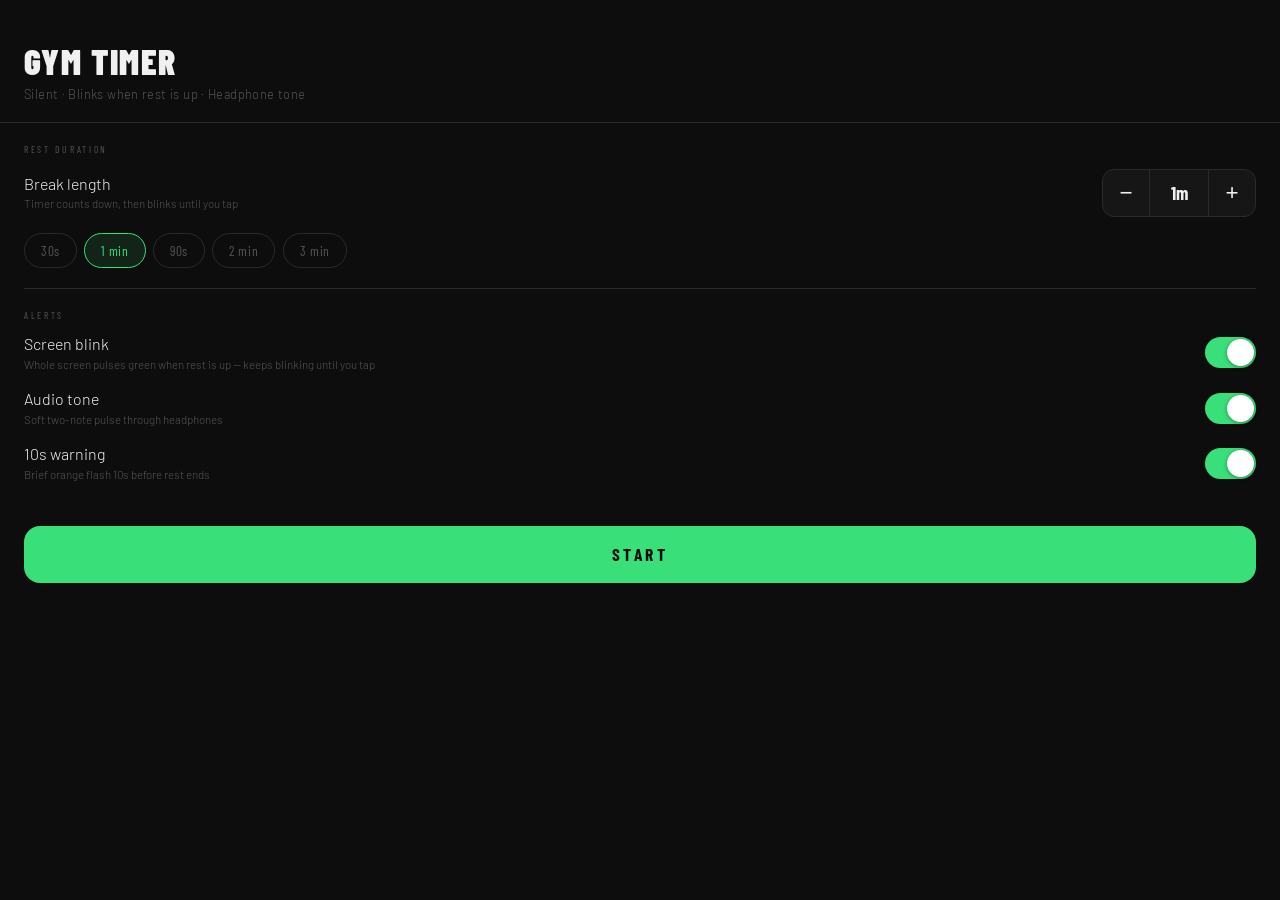
==== index.html @ 4fbf7123 "Rename gym-timer.html to index.html Rename file" ====
<!DOCTYPE html>
<html lang="en">
<head>
<meta charset="UTF-8">
<meta name="viewport" content="width=device-width, initial-scale=1.0, user-scalable=no">
<meta name="apple-mobile-web-app-capable" content="yes">
<meta name="apple-mobile-web-app-status-bar-style" content="black">
<meta name="theme-color" content="#0d0d0d">
<title>Gym Timer</title>
<link href="https://fonts.googleapis.com/css2?family=Barlow+Condensed:wght@300;400;700;900&family=Barlow:wght@300;400&display=swap" rel="stylesheet">
<style>
*, *::before, *::after {
  box-sizing: border-box; margin: 0; padding: 0;
  -webkit-tap-highlight-color: transparent;
}

:root {
  --bg: #0d0d0d;
  --surface: #161616;
  --border: #2a2a2a;
  --text: #f0f0f0;
  --muted: #555;
  --dim: #2a2a2a;
  --green: #39e079;
  --green-dim: rgba(57,224,121,0.1);
  --orange: #ff9500;
  --red: #ff3b30;
}

html, body {
  height: 100%; width: 100%;
  overflow: hidden;
  background: var(--bg);
  color: var(--text);
  font-family: 'Barlow', sans-serif;
  font-weight: 300;
  touch-action: manipulation;
}

/* ── SCREENS ── */
.screen {
  position: fixed;
  inset: 0;
  display: flex;
  flex-direction: column;
  overflow: hidden;
  transition: opacity 0.25s, transform 0.25s;
}

.screen.hidden {
  opacity: 0;
  pointer-events: none;
  transform: translateY(16px);
}

/* ── BLINK OVERLAY ──
   This is the main alert: the whole screen pulses green
   when rest time is up, until user taps.
*/
#blink-overlay {
  position: fixed;
  inset: 0;
  background: var(--green);
  opacity: 0;
  pointer-events: none;
  z-index: 500;
  display: none;
}

#blink-overlay.active {
  display: block;
  animation: screenBlink 1s ease-in-out infinite;
}

@keyframes screenBlink {
  0%, 100% { opacity: 0;    }
  50%       { opacity: 0.35; }
}

/* ── SETTINGS SCREEN ── */
#settings-screen {
  background: var(--bg);
  overflow-y: auto;
  -webkit-overflow-scrolling: touch;
}

.settings-header {
  padding: max(env(safe-area-inset-top,0px), 2.5rem) 1.5rem 1.25rem;
  border-bottom: 1px solid var(--border);
}

.settings-title {
  font-family: 'Barlow Condensed', sans-serif;
  font-size: 2.2rem;
  font-weight: 900;
  letter-spacing: 0.04em;
  text-transform: uppercase;
  color: var(--text);
}

.settings-sub {
  font-size: 0.8rem;
  color: var(--muted);
  margin-top: 0.25rem;
  letter-spacing: 0.03em;
}

.settings-body {
  padding: 0 1.5rem;
  display: flex;
  flex-direction: column;
}

.setting-group {
  border-bottom: 1px solid var(--border);
  padding: 1.25rem 0;
}

.setting-group:last-of-type { border-bottom: none; }

.setting-label {
  font-family: 'Barlow Condensed', sans-serif;
  font-size: 0.6rem;
  font-weight: 400;
  letter-spacing: 0.28em;
  text-transform: uppercase;
  color: var(--muted);
  margin-bottom: 0.85rem;
}

.setting-row {
  display: flex;
  align-items: center;
  justify-content: space-between;
  gap: 1rem;
}

.setting-name {
  font-size: 1rem;
  font-weight: 300;
  color: var(--text);
}

.setting-hint {
  font-size: 0.72rem;
  color: var(--muted);
  margin-top: 0.15rem;
  line-height: 1.4;
}

/* Presets row */
.presets-row {
  display: flex;
  gap: 0.45rem;
  flex-wrap: wrap;
  margin-top: 1rem;
}

.preset-pill {
  padding: 0.5rem 1rem;
  border: 1px solid var(--border);
  border-radius: 99px;
  font-family: 'Barlow Condensed', sans-serif;
  font-size: 0.85rem;
  font-weight: 400;
  letter-spacing: 0.05em;
  color: var(--muted);
  cursor: pointer;
  background: none;
  transition: all 0.15s;
}

.preset-pill.active,
.preset-pill:active {
  background: var(--green-dim);
  border-color: var(--green);
  color: var(--green);
}

/* Stepper */
.stepper {
  display: flex;
  align-items: center;
  background: var(--surface);
  border: 1px solid var(--border);
  border-radius: 12px;
  overflow: hidden;
  flex-shrink: 0;
}

.stepper-btn {
  width: 46px; height: 46px;
  background: none;
  border: none;
  color: var(--text);
  font-size: 1.4rem;
  cursor: pointer;
  display: flex; align-items: center; justify-content: center;
  transition: background 0.12s;
}
.stepper-btn:active { background: var(--border); }

.stepper-val {
  min-width: 60px;
  text-align: center;
  font-family: 'Barlow Condensed', sans-serif;
  font-size: 1.15rem;
  font-weight: 700;
  color: var(--text);
  border-left: 1px solid var(--border);
  border-right: 1px solid var(--border);
  height: 46px;
  display: flex; align-items: center; justify-content: center;
}

/* Toggle */
.toggle-wrap { position: relative; width: 51px; height: 31px; flex-shrink: 0; }
.toggle-input { display: none; }
.toggle-track {
  position: absolute; inset: 0;
  border-radius: 31px;
  background: var(--border);
  cursor: pointer;
  transition: background 0.2s;
}
.toggle-input:checked + .toggle-track { background: var(--green); }
.toggle-thumb {
  position: absolute;
  top: 2px; left: 2px;
  width: 27px; height: 27px;
  border-radius: 50%;
  background: white;
  box-shadow: 0 1px 4px rgba(0,0,0,0.4);
  transition: transform 0.2s;
  pointer-events: none;
}
.toggle-input:checked ~ .toggle-thumb { transform: translateX(20px); }

/* Start button */
.start-btn {
  margin: 1.5rem 0 max(env(safe-area-inset-bottom,0px), 2rem);
  width: 100%;
  padding: 1.1rem;
  background: var(--green);
  border: none;
  border-radius: 16px;
  font-family: 'Barlow Condensed', sans-serif;
  font-size: 1.1rem;
  font-weight: 700;
  letter-spacing: 0.2em;
  text-transform: uppercase;
  color: #0d0d0d;
  cursor: pointer;
  transition: all 0.15s;
}
.start-btn:active { transform: scale(0.98); }

/* ── TIMER SCREEN ── */
#timer-screen {
  background: var(--bg);
}

/* Three rows: dots / tap-area / controls */
.set-counter {
  flex-shrink: 0;
  padding: max(env(safe-area-inset-top,0px), 0.85rem) 1rem 0.6rem;
  text-align: center;
}

.sets-display {
  display: inline-flex;
  gap: 7px;
  align-items: center;
  min-height: 18px;
}

.set-dot {
  width: 8px; height: 8px;
  border-radius: 50%;
  border: 1.5px solid var(--muted);
  transition: all 0.3s;
}
.set-dot.done   { background: var(--green); border-color: var(--green); }
.set-dot.current { border-color: var(--text); }

/* Tap zone — fills remaining space */
.tap-zone {
  flex: 1;
  display: flex;
  flex-direction: column;
  align-items: center;
  justify-content: center;
  cursor: pointer;
  position: relative;
  min-height: 0;
  -webkit-tap-highlight-color: transparent;
  user-select: none;
}

/* Ring */
.ring-wrap {
  position: absolute;
  inset: 12px;
  display: flex;
  align-items: center;
  justify-content: center;
  pointer-events: none;
}

.ring-svg {
  width: min(62vw, 48vh);
  height: min(62vw, 48vh);
  transform: rotate(-90deg);
}

.ring-bg   { fill: none; stroke: var(--dim); stroke-width: 4; }
.ring-fill {
  fill: none;
  stroke: var(--green);
  stroke-width: 4;
  stroke-linecap: round;
  transition: stroke-dashoffset 0.9s linear, stroke 0.4s;
}

/* Digits sit on top */
.timer-content {
  position: relative;
  z-index: 1;
  display: flex;
  flex-direction: column;
  align-items: center;
  gap: 0.3rem;
  pointer-events: none;
}

.timer-phase {
  font-family: 'Barlow Condensed', sans-serif;
  font-size: 0.72rem;
  font-weight: 400;
  letter-spacing: 0.32em;
  text-transform: uppercase;
  color: var(--muted);
  transition: color 0.3s;
}

.timer-digits {
  font-family: 'Barlow Condensed', sans-serif;
  font-size: clamp(4rem, 22vw, 7rem);
  font-weight: 900;
  line-height: 1;
  letter-spacing: -0.02em;
  color: var(--text);
  transition: color 0.3s;
  font-variant-numeric: tabular-nums;
}

/* Play icon state */
#timer-screen.phase-idle .timer-digits {
  font-size: clamp(2.5rem, 14vw, 5rem);
  color: var(--green);
  opacity: 0.85;
}

.timer-sub {
  font-family: 'Barlow Condensed', sans-serif;
  font-size: 0.72rem;
  letter-spacing: 0.18em;
  color: var(--muted);
  text-transform: uppercase;
  min-height: 1rem;
}

/* Bottom controls */
.timer-bottom {
  flex-shrink: 0;
  padding: 0.6rem 1rem max(env(safe-area-inset-bottom,0px), 1rem);
  display: flex;
  flex-direction: column;
  gap: 0.4rem;
  border-top: 1px solid var(--border);
  background: var(--bg);
}

.timer-hint {
  text-align: center;
  font-size: 0.68rem;
  color: var(--muted);
  letter-spacing: 0.08em;
}

.bottom-controls {
  display: flex;
  gap: 0.6rem;
}

.ctrl-btn {
  flex: 1;
  padding: 0.7rem;
  background: var(--surface);
  border: 1px solid var(--border);
  border-radius: 12px;
  font-family: 'Barlow Condensed', sans-serif;
  font-size: 0.72rem;
  font-weight: 400;
  letter-spacing: 0.12em;
  text-transform: uppercase;
  cursor: pointer;
  color: var(--muted);
  transition: all 0.15s;
}
.ctrl-btn:active { background: #222; }
.ctrl-btn.danger { color: var(--red); border-color: rgba(255,59,48,0.2); }

/* Color states */
.phase-rest   .timer-digits { color: var(--orange); }
.phase-rest   .ring-fill    { stroke: var(--orange); }
.phase-rest   .timer-phase  { color: var(--orange); }

.phase-alert  .timer-digits { color: var(--green); }
.phase-alert  .ring-fill    { stroke: var(--green); }
.phase-alert  .timer-phase  { color: var(--green); }

/* Urgent pulse on last 5s */
@keyframes urgentPulse {
  0%,100% { opacity: 1; }
  50%      { opacity: 0.3; }
}
.urgent { animation: urgentPulse 0.75s ease-in-out infinite; }
</style>
</head>
<body>

<!-- BLINK OVERLAY — pulses green when rest done -->
<div id="blink-overlay"></div>

<!-- ── SETTINGS ── -->
<div class="screen" id="settings-screen">

  <div class="settings-header">
    <div class="settings-title">Gym Timer</div>
    <div class="settings-sub">Silent · Blinks when rest is up · Headphone tone</div>
  </div>

  <div class="settings-body">

    <!-- REST -->
    <div class="setting-group">
      <div class="setting-label">Rest Duration</div>
      <div class="setting-row">
        <div>
          <div class="setting-name">Break length</div>
          <div class="setting-hint">Timer counts down, then blinks until you tap</div>
        </div>
        <div class="stepper">
          <button class="stepper-btn" onclick="adjustRest(-15)">−</button>
          <div class="stepper-val" id="rest-display">60s</div>
          <button class="stepper-btn" onclick="adjustRest(+15)">+</button>
        </div>
      </div>
      <div class="presets-row" id="rest-presets">
        <button class="preset-pill" onclick="setRest(30)">30s</button>
        <button class="preset-pill active" onclick="setRest(60)">1 min</button>
        <button class="preset-pill" onclick="setRest(90)">90s</button>
        <button class="preset-pill" onclick="setRest(120)">2 min</button>
        <button class="preset-pill" onclick="setRest(180)">3 min</button>
      </div>
    </div>

    <!-- ALERTS -->
    <div class="setting-group">
      <div class="setting-label">Alerts</div>

      <div class="setting-row" style="margin-bottom:1.1rem">
        <div>
          <div class="setting-name">Screen blink</div>
          <div class="setting-hint">Whole screen pulses green when rest is up — keeps blinking until you tap</div>
        </div>
        <div class="toggle-wrap">
          <input type="checkbox" id="toggle-blink" class="toggle-input" checked>
          <div class="toggle-track" onclick="document.getElementById('toggle-blink').click()"></div>
          <div class="toggle-thumb"></div>
        </div>
      </div>

      <div class="setting-row" style="margin-bottom:1.1rem">
        <div>
          <div class="setting-name">Audio tone</div>
          <div class="setting-hint">Soft two-note pulse through headphones</div>
        </div>
        <div class="toggle-wrap">
          <input type="checkbox" id="toggle-audio" class="toggle-input" checked>
          <div class="toggle-track" onclick="document.getElementById('toggle-audio').click()"></div>
          <div class="toggle-thumb"></div>
        </div>
      </div>

      <div class="setting-row">
        <div>
          <div class="setting-name">10s warning</div>
          <div class="setting-hint">Brief orange flash 10s before rest ends</div>
        </div>
        <div class="toggle-wrap">
          <input type="checkbox" id="toggle-warning" class="toggle-input" checked>
          <div class="toggle-track" onclick="document.getElementById('toggle-warning').click()"></div>
          <div class="toggle-thumb"></div>
        </div>
      </div>
    </div>

  </div>

  <div style="padding: 0 1.5rem">
    <button class="start-btn" onclick="startSession()">START</button>
  </div>
</div>

<!-- ── TIMER ── -->
<div class="screen hidden" id="timer-screen">

  <!-- Set dots -->
  <div class="set-counter">
    <div class="sets-display" id="sets-dots"></div>
  </div>

  <!-- Tap area: ring + digits -->
  <div class="tap-zone" id="tap-zone" onclick="handleTap()">
    <div class="ring-wrap">
      <svg class="ring-svg" viewBox="0 0 200 200">
        <circle class="ring-bg"   cx="100" cy="100" r="90"/>
        <circle class="ring-fill" cx="100" cy="100" r="90"
          id="ring-fill"
          stroke-dasharray="565.5"
          stroke-dashoffset="565.5"/>
      </svg>
    </div>
    <div class="timer-content">
      <div class="timer-phase" id="timer-phase">START</div>
      <div class="timer-digits" id="timer-digits">&#9654;</div>
      <div class="timer-sub" id="timer-sub"></div>
    </div>
  </div>

  <!-- Controls (outside tap zone) -->
  <div class="timer-bottom">
    <div class="timer-hint" id="timer-hint">Tap to start resting</div>
    <div class="bottom-controls">
      <button class="ctrl-btn" onclick="goSettings()">⚙ Settings</button>
      <button class="ctrl-btn danger" onclick="resetAll()">↺ Reset</button>
    </div>
  </div>

</div>

<script>
// ── STATE ────────────────────────────────────────────────────────────────
let restDuration = 60; // seconds

let phase      = 'idle';   // idle | rest | alert
let timeLeft   = 0;
let totalTime  = 0;
let setsDone   = 0;
let ticker     = null;
let warnFired  = false;
let blinkInterval = null;
let audioCtx   = null;

// ── AUDIO ────────────────────────────────────────────────────────────────
function ctx() {
  if (!audioCtx) audioCtx = new (window.AudioContext || window.webkitAudioContext)();
  return audioCtx;
}

function playTone(type) {
  if (!document.getElementById('toggle-audio').checked) return;
  try {
    const c = ctx();
    if (c.state === 'suspended') c.resume();

    const freqs = type === 'go'      ? [440, 660]
                : type === 'warning' ? [330]
                : [660, 550, 440]; // done

    freqs.forEach((freq, i) => {
      const osc  = c.createOscillator();
      const gain = c.createGain();
      osc.connect(gain); gain.connect(c.destination);
      osc.type = 'sine';
      osc.frequency.value = freq;
      const t = c.currentTime + i * 0.22;
      gain.gain.setValueAtTime(0, t);
      gain.gain.linearRampToValueAtTime(0.15, t + 0.03);
      gain.gain.exponentialRampToValueAtTime(0.001, t + 0.4);
      osc.start(t); osc.stop(t + 0.45);
    });
  } catch(e) {}
}

// ── BLINK ────────────────────────────────────────────────────────────────
function startBlink() {
  if (!document.getElementById('toggle-blink').checked) return;
  const el = document.getElementById('blink-overlay');
  el.classList.add('active');
}

function stopBlink() {
  const el = document.getElementById('blink-overlay');
  el.classList.remove('active');
}

// Single flash (for warning)
function flashOnce(color) {
  const el = document.getElementById('blink-overlay');
  const prev = el.style.background;
  el.style.background = color || '#ffffff';
  el.style.animation = 'none';
  el.style.display = 'block';
  el.style.opacity = '0.3';
  setTimeout(() => {
    el.style.opacity = '0';
    setTimeout(() => {
      el.style.display = '';
      el.style.animation = '';
      el.style.background = '';
    }, 300);
  }, 200);
}

// ── SETTINGS ─────────────────────────────────────────────────────────────
function adjustRest(delta) {
  restDuration = Math.max(15, Math.min(600, restDuration + delta));
  updateRestUI();
}

function setRest(s) {
  restDuration = s;
  updateRestUI();
}

function updateRestUI() {
  document.getElementById('rest-display').textContent = fmtSec(restDuration);
  const vals = { 30:true, 60:true, 90:true, 120:true, 180:true };
  document.querySelectorAll('#rest-presets .preset-pill').forEach(p => {
    const v = parseInt(p.textContent) || (p.textContent.includes('min') ? parseInt(p.textContent)*60 : 0);
    // map text to seconds
    const map = {'30s':30,'1 min':60,'90s':90,'2 min':120,'3 min':180};
    p.classList.toggle('active', map[p.textContent.trim()] === restDuration);
  });
}

// ── SESSION ───────────────────────────────────────────────────────────────
function startSession() {
  try { ctx(); } catch(e) {}
  setsDone = 0;
  phase = 'idle';
  stopBlink();
  clearInterval(ticker);

  document.getElementById('settings-screen').classList.add('hidden');
  document.getElementById('timer-screen').classList.remove('hidden');
  document.getElementById('timer-screen').className = 'screen';

  renderDots();
  showIdle();
}

function handleTap() {
  // Unlock audio on first tap
  try { const c = ctx(); if (c.state === 'suspended') c.resume(); } catch(e) {}

  if (phase === 'idle') {
    // Start rest timer
    startRest();
  } else if (phase === 'rest') {
    // Skip rest — go straight to alert/idle
    endRest();
  } else if (phase === 'alert') {
    // Acknowledge — mark set done, go straight back to ready
    stopBlink();
    setsDone++;
    phase = 'idle';
    renderDots();
    // Reset to ready state immediately, no "DONE" screen
    clearInterval(ticker);
    document.getElementById('timer-screen').className = 'screen phase-idle';
    document.getElementById('timer-phase').textContent = 'START';
    document.getElementById('timer-digits').innerHTML = '&#9654;';
    document.getElementById('timer-sub').textContent = '';
    document.getElementById('timer-hint').textContent = 'Tap to start rest timer';
    document.getElementById('timer-digits').classList.remove('urgent');
    setRingPct(0);
  }
}

function startRest() {
  clearInterval(ticker);
  phase     = 'rest';
  timeLeft  = restDuration;
  totalTime = restDuration;
  warnFired = false;

  document.getElementById('timer-screen').className = 'screen phase-rest';
  document.getElementById('timer-phase').textContent = 'REST';
  document.getElementById('timer-hint').textContent  = 'Tap to skip rest';
  document.getElementById('timer-digits').classList.remove('urgent');

  const startAt = Date.now();
  const startLeft = timeLeft;

  ticker = setInterval(() => {
    const elapsed = (Date.now() - startAt) / 1000;
    timeLeft = Math.max(0, startLeft - elapsed);

    // 10s warning
    if (timeLeft <= 10 && !warnFired) {
      warnFired = true;
      if (document.getElementById('toggle-warning').checked) {
        flashOnce('#ff9500');
        playTone('warning');
      }
    }

    // Urgent pulse last 5s
    document.getElementById('timer-digits').classList.toggle('urgent', timeLeft <= 5);

    updateRingAndDigits();

    if (timeLeft <= 0) {
      clearInterval(ticker);
      endRest();
    }
  }, 80);
}

function endRest() {
  clearInterval(ticker);
  phase = 'alert';
  timeLeft = 0;

  document.getElementById('timer-screen').className = 'screen phase-alert';
  document.getElementById('timer-digits').classList.remove('urgent');
  document.getElementById('timer-phase').textContent = 'GO';
  document.getElementById('timer-digits').textContent = 'GO';
  document.getElementById('timer-sub').textContent    = 'Tap to confirm';
  document.getElementById('timer-hint').textContent   = 'Tap when you start your set';
  setRingPct(0); // empty ring

  // Alerts
  startBlink();
  playTone('go');
}

function showIdle() {
  clearInterval(ticker);
  stopBlink();
  document.getElementById('timer-screen').className = 'screen phase-idle';
  document.getElementById('timer-phase').textContent = 'START';
  document.getElementById('timer-digits').innerHTML = '&#9654;';
  document.getElementById('timer-sub').textContent = '';
  document.getElementById('timer-hint').textContent = 'Tap to start rest timer';
  document.getElementById('timer-digits').classList.remove('urgent');
  setRingPct(0);
}

function updateRingAndDigits() {
  const pct = totalTime > 0 ? timeLeft / totalTime : 0;
  setRingPct(pct);
  document.getElementById('timer-digits').textContent = fmt(timeLeft);
  document.getElementById('timer-sub').textContent = `of ${fmtSec(restDuration)}`;
}

function setRingPct(pct) {
  const circ = 565.5;
  // ring fills as time decreases (starts full, drains to empty)
  document.getElementById('ring-fill').style.strokeDashoffset =
    circ * (1 - Math.max(0, Math.min(1, pct)));
}

// Set dots — just counts, no cap
function renderDots() {
  const el = document.getElementById('sets-dots');
  if (setsDone === 0) { el.innerHTML = ''; return; }
  const max = Math.min(setsDone, 12);
  let html = '';
  for (let i = 0; i < max; i++) html += '<div class="set-dot done"></div>';
  if (setsDone > 12) html += `<span style="font-family:'Barlow Condensed',sans-serif;font-size:0.7rem;letter-spacing:0.1em;color:var(--muted);margin-left:4px">+${setsDone-12}</span>`;
  el.innerHTML = html;
}

function goSettings() {
  clearInterval(ticker);
  stopBlink();
  phase = 'idle';
  document.getElementById('timer-screen').classList.add('hidden');
  document.getElementById('settings-screen').classList.remove('hidden');
}

function resetAll() {
  clearInterval(ticker);
  stopBlink();
  setsDone = 0;
  phase = 'idle';
  renderDots();
  showIdle();
}

// ── FORMAT ────────────────────────────────────────────────────────────────
function fmt(secs) {
  const s = Math.ceil(secs);
  const m = Math.floor(s / 60);
  const r = s % 60;
  return m > 0 ? `${m}:${r.toString().padStart(2,'0')}` : `${s}`;
}

function fmtSec(s) {
  if (s < 60) return s + 's';
  const m = Math.floor(s/60), r = s%60;
  return r ? `${m}m ${r}s` : `${m}m`;
}

// ── INIT ──────────────────────────────────────────────────────────────────
updateRestUI();

// Wake lock — keep screen on
(async () => {
  try {
    if ('wakeLock' in navigator) {
      let wl = await navigator.wakeLock.request('screen');
      document.addEventListener('visibilitychange', async () => {
        if (document.visibilityState === 'visible') wl = await navigator.wakeLock.request('screen');
      });
    }
  } catch(e) {}
})();
</script>
</body>
</html>
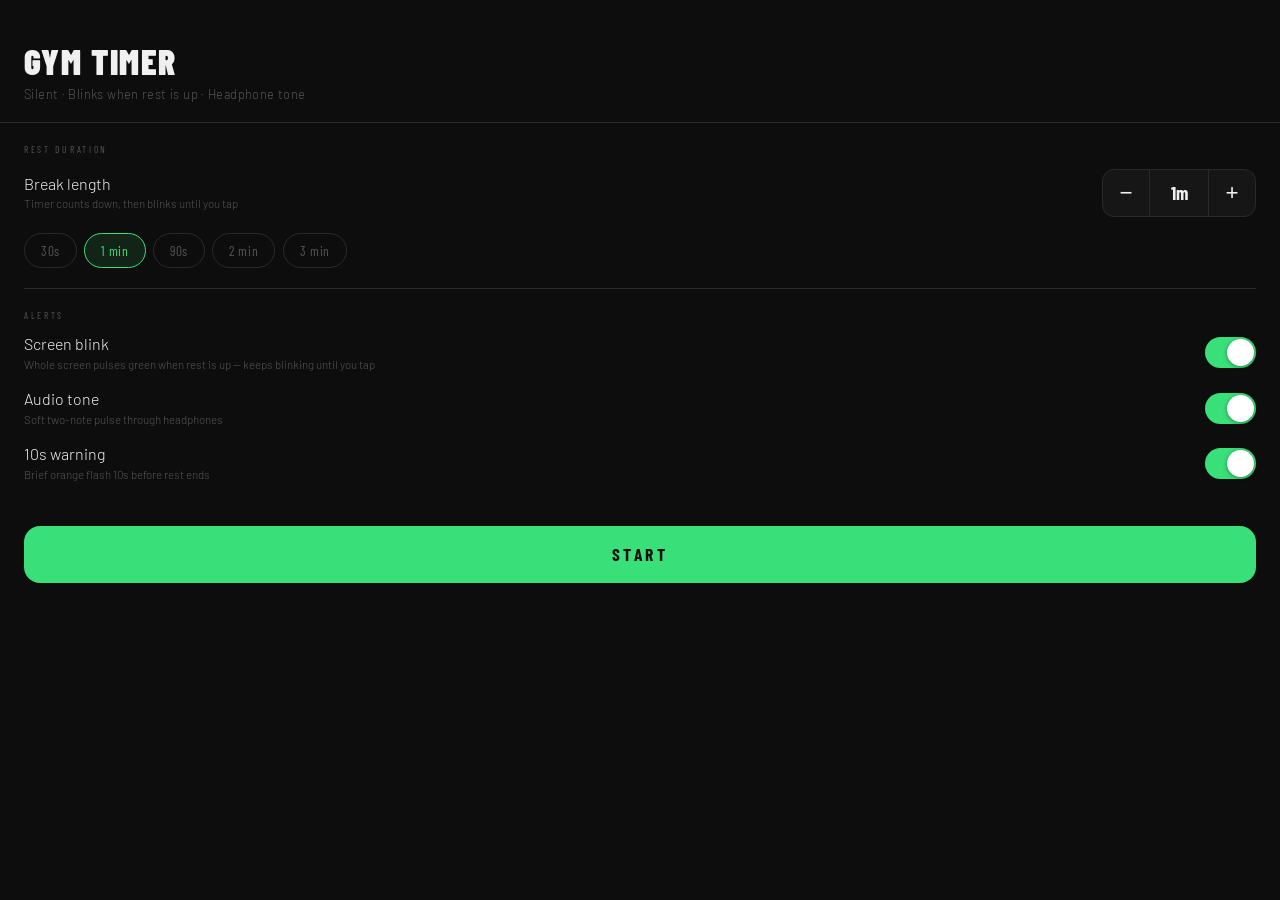
==== commit f948d973: "refactor: Extracted js and css code" ====
--- a/index.html
+++ b/index.html
@@ -1,436 +1,18 @@
 <!DOCTYPE html>
 <html lang="en">
 <head>
-<meta charset="UTF-8">
-<meta name="viewport" content="width=device-width, initial-scale=1.0, user-scalable=no">
-<meta name="apple-mobile-web-app-capable" content="yes">
-<meta name="apple-mobile-web-app-status-bar-style" content="black">
-<meta name="theme-color" content="#0d0d0d">
-<title>Gym Timer</title>
-<link href="https://fonts.googleapis.com/css2?family=Barlow+Condensed:wght@300;400;700;900&family=Barlow:wght@300;400&display=swap" rel="stylesheet">
-<style>
-*, *::before, *::after {
-  box-sizing: border-box; margin: 0; padding: 0;
-  -webkit-tap-highlight-color: transparent;
-}
-
-:root {
-  --bg: #0d0d0d;
-  --surface: #161616;
-  --border: #2a2a2a;
-  --text: #f0f0f0;
-  --muted: #555;
-  --dim: #2a2a2a;
-  --green: #39e079;
-  --green-dim: rgba(57,224,121,0.1);
-  --orange: #ff9500;
-  --red: #ff3b30;
-}
-
-html, body {
-  height: 100%; width: 100%;
-  overflow: hidden;
-  background: var(--bg);
-  color: var(--text);
-  font-family: 'Barlow', sans-serif;
-  font-weight: 300;
-  touch-action: manipulation;
-}
-
-/* ── SCREENS ── */
-.screen {
-  position: fixed;
-  inset: 0;
-  display: flex;
-  flex-direction: column;
-  overflow: hidden;
-  transition: opacity 0.25s, transform 0.25s;
-}
-
-.screen.hidden {
-  opacity: 0;
-  pointer-events: none;
-  transform: translateY(16px);
-}
-
-/* ── BLINK OVERLAY ──
-   This is the main alert: the whole screen pulses green
-   when rest time is up, until user taps.
-*/
-#blink-overlay {
-  position: fixed;
-  inset: 0;
-  background: var(--green);
-  opacity: 0;
-  pointer-events: none;
-  z-index: 500;
-  display: none;
-}
-
-#blink-overlay.active {
-  display: block;
-  animation: screenBlink 1s ease-in-out infinite;
-}
-
-@keyframes screenBlink {
-  0%, 100% { opacity: 0;    }
-  50%       { opacity: 0.35; }
-}
-
-/* ── SETTINGS SCREEN ── */
-#settings-screen {
-  background: var(--bg);
-  overflow-y: auto;
-  -webkit-overflow-scrolling: touch;
-}
-
-.settings-header {
-  padding: max(env(safe-area-inset-top,0px), 2.5rem) 1.5rem 1.25rem;
-  border-bottom: 1px solid var(--border);
-}
-
-.settings-title {
-  font-family: 'Barlow Condensed', sans-serif;
-  font-size: 2.2rem;
-  font-weight: 900;
-  letter-spacing: 0.04em;
-  text-transform: uppercase;
-  color: var(--text);
-}
-
-.settings-sub {
-  font-size: 0.8rem;
-  color: var(--muted);
-  margin-top: 0.25rem;
-  letter-spacing: 0.03em;
-}
-
-.settings-body {
-  padding: 0 1.5rem;
-  display: flex;
-  flex-direction: column;
-}
-
-.setting-group {
-  border-bottom: 1px solid var(--border);
-  padding: 1.25rem 0;
-}
-
-.setting-group:last-of-type { border-bottom: none; }
-
-.setting-label {
-  font-family: 'Barlow Condensed', sans-serif;
-  font-size: 0.6rem;
-  font-weight: 400;
-  letter-spacing: 0.28em;
-  text-transform: uppercase;
-  color: var(--muted);
-  margin-bottom: 0.85rem;
-}
-
-.setting-row {
-  display: flex;
-  align-items: center;
-  justify-content: space-between;
-  gap: 1rem;
-}
-
-.setting-name {
-  font-size: 1rem;
-  font-weight: 300;
-  color: var(--text);
-}
-
-.setting-hint {
-  font-size: 0.72rem;
-  color: var(--muted);
-  margin-top: 0.15rem;
-  line-height: 1.4;
-}
-
-/* Presets row */
-.presets-row {
-  display: flex;
-  gap: 0.45rem;
-  flex-wrap: wrap;
-  margin-top: 1rem;
-}
-
-.preset-pill {
-  padding: 0.5rem 1rem;
-  border: 1px solid var(--border);
-  border-radius: 99px;
-  font-family: 'Barlow Condensed', sans-serif;
-  font-size: 0.85rem;
-  font-weight: 400;
-  letter-spacing: 0.05em;
-  color: var(--muted);
-  cursor: pointer;
-  background: none;
-  transition: all 0.15s;
-}
-
-.preset-pill.active,
-.preset-pill:active {
-  background: var(--green-dim);
-  border-color: var(--green);
-  color: var(--green);
-}
-
-/* Stepper */
-.stepper {
-  display: flex;
-  align-items: center;
-  background: var(--surface);
-  border: 1px solid var(--border);
-  border-radius: 12px;
-  overflow: hidden;
-  flex-shrink: 0;
-}
-
-.stepper-btn {
-  width: 46px; height: 46px;
-  background: none;
-  border: none;
-  color: var(--text);
-  font-size: 1.4rem;
-  cursor: pointer;
-  display: flex; align-items: center; justify-content: center;
-  transition: background 0.12s;
-}
-.stepper-btn:active { background: var(--border); }
-
-.stepper-val {
-  min-width: 60px;
-  text-align: center;
-  font-family: 'Barlow Condensed', sans-serif;
-  font-size: 1.15rem;
-  font-weight: 700;
-  color: var(--text);
-  border-left: 1px solid var(--border);
-  border-right: 1px solid var(--border);
-  height: 46px;
-  display: flex; align-items: center; justify-content: center;
-}
-
-/* Toggle */
-.toggle-wrap { position: relative; width: 51px; height: 31px; flex-shrink: 0; }
-.toggle-input { display: none; }
-.toggle-track {
-  position: absolute; inset: 0;
-  border-radius: 31px;
-  background: var(--border);
-  cursor: pointer;
-  transition: background 0.2s;
-}
-.toggle-input:checked + .toggle-track { background: var(--green); }
-.toggle-thumb {
-  position: absolute;
-  top: 2px; left: 2px;
-  width: 27px; height: 27px;
-  border-radius: 50%;
-  background: white;
-  box-shadow: 0 1px 4px rgba(0,0,0,0.4);
-  transition: transform 0.2s;
-  pointer-events: none;
-}
-.toggle-input:checked ~ .toggle-thumb { transform: translateX(20px); }
-
-/* Start button */
-.start-btn {
-  margin: 1.5rem 0 max(env(safe-area-inset-bottom,0px), 2rem);
-  width: 100%;
-  padding: 1.1rem;
-  background: var(--green);
-  border: none;
-  border-radius: 16px;
-  font-family: 'Barlow Condensed', sans-serif;
-  font-size: 1.1rem;
-  font-weight: 700;
-  letter-spacing: 0.2em;
-  text-transform: uppercase;
-  color: #0d0d0d;
-  cursor: pointer;
-  transition: all 0.15s;
-}
-.start-btn:active { transform: scale(0.98); }
-
-/* ── TIMER SCREEN ── */
-#timer-screen {
-  background: var(--bg);
-}
-
-/* Three rows: dots / tap-area / controls */
-.set-counter {
-  flex-shrink: 0;
-  padding: max(env(safe-area-inset-top,0px), 0.85rem) 1rem 0.6rem;
-  text-align: center;
-}
-
-.sets-display {
-  display: inline-flex;
-  gap: 7px;
-  align-items: center;
-  min-height: 18px;
-}
-
-.set-dot {
-  width: 8px; height: 8px;
-  border-radius: 50%;
-  border: 1.5px solid var(--muted);
-  transition: all 0.3s;
-}
-.set-dot.done   { background: var(--green); border-color: var(--green); }
-.set-dot.current { border-color: var(--text); }
-
-/* Tap zone — fills remaining space */
-.tap-zone {
-  flex: 1;
-  display: flex;
-  flex-direction: column;
-  align-items: center;
-  justify-content: center;
-  cursor: pointer;
-  position: relative;
-  min-height: 0;
-  -webkit-tap-highlight-color: transparent;
-  user-select: none;
-}
-
-/* Ring */
-.ring-wrap {
-  position: absolute;
-  inset: 12px;
-  display: flex;
-  align-items: center;
-  justify-content: center;
-  pointer-events: none;
-}
-
-.ring-svg {
-  width: min(62vw, 48vh);
-  height: min(62vw, 48vh);
-  transform: rotate(-90deg);
-}
-
-.ring-bg   { fill: none; stroke: var(--dim); stroke-width: 4; }
-.ring-fill {
-  fill: none;
-  stroke: var(--green);
-  stroke-width: 4;
-  stroke-linecap: round;
-  transition: stroke-dashoffset 0.9s linear, stroke 0.4s;
-}
-
-/* Digits sit on top */
-.timer-content {
-  position: relative;
-  z-index: 1;
-  display: flex;
-  flex-direction: column;
-  align-items: center;
-  gap: 0.3rem;
-  pointer-events: none;
-}
-
-.timer-phase {
-  font-family: 'Barlow Condensed', sans-serif;
-  font-size: 0.72rem;
-  font-weight: 400;
-  letter-spacing: 0.32em;
-  text-transform: uppercase;
-  color: var(--muted);
-  transition: color 0.3s;
-}
-
-.timer-digits {
-  font-family: 'Barlow Condensed', sans-serif;
-  font-size: clamp(4rem, 22vw, 7rem);
-  font-weight: 900;
-  line-height: 1;
-  letter-spacing: -0.02em;
-  color: var(--text);
-  transition: color 0.3s;
-  font-variant-numeric: tabular-nums;
-}
-
-/* Play icon state */
-#timer-screen.phase-idle .timer-digits {
-  font-size: clamp(2.5rem, 14vw, 5rem);
-  color: var(--green);
-  opacity: 0.85;
-}
-
-.timer-sub {
-  font-family: 'Barlow Condensed', sans-serif;
-  font-size: 0.72rem;
-  letter-spacing: 0.18em;
-  color: var(--muted);
-  text-transform: uppercase;
-  min-height: 1rem;
-}
-
-/* Bottom controls */
-.timer-bottom {
-  flex-shrink: 0;
-  padding: 0.6rem 1rem max(env(safe-area-inset-bottom,0px), 1rem);
-  display: flex;
-  flex-direction: column;
-  gap: 0.4rem;
-  border-top: 1px solid var(--border);
-  background: var(--bg);
-}
-
-.timer-hint {
-  text-align: center;
-  font-size: 0.68rem;
-  color: var(--muted);
-  letter-spacing: 0.08em;
-}
-
-.bottom-controls {
-  display: flex;
-  gap: 0.6rem;
-}
-
-.ctrl-btn {
-  flex: 1;
-  padding: 0.7rem;
-  background: var(--surface);
-  border: 1px solid var(--border);
-  border-radius: 12px;
-  font-family: 'Barlow Condensed', sans-serif;
-  font-size: 0.72rem;
-  font-weight: 400;
-  letter-spacing: 0.12em;
-  text-transform: uppercase;
-  cursor: pointer;
-  color: var(--muted);
-  transition: all 0.15s;
-}
-.ctrl-btn:active { background: #222; }
-.ctrl-btn.danger { color: var(--red); border-color: rgba(255,59,48,0.2); }
-
-/* Color states */
-.phase-rest   .timer-digits { color: var(--orange); }
-.phase-rest   .ring-fill    { stroke: var(--orange); }
-.phase-rest   .timer-phase  { color: var(--orange); }
-
-.phase-alert  .timer-digits { color: var(--green); }
-.phase-alert  .ring-fill    { stroke: var(--green); }
-.phase-alert  .timer-phase  { color: var(--green); }
-
-/* Urgent pulse on last 5s */
-@keyframes urgentPulse {
-  0%,100% { opacity: 1; }
-  50%      { opacity: 0.3; }
-}
-.urgent { animation: urgentPulse 0.75s ease-in-out infinite; }
-</style>
+  <meta charset="UTF-8">
+  <meta name="viewport" content="width=device-width, initial-scale=1.0, user-scalable=no">
+  <meta name="apple-mobile-web-app-capable" content="yes">
+  <meta name="apple-mobile-web-app-status-bar-style" content="black">
+  <meta name="theme-color" content="#0d0d0d">
+  <title>Gym Timer</title>
+  <link href="https://fonts.googleapis.com/css2?family=Barlow+Condensed:wght@300;400;700;900&family=Barlow:wght@300;400&display=swap" rel="stylesheet">
+  <link rel="stylesheet" href="style.css">
 </head>
 <body>
 
-<!-- BLINK OVERLAY — pulses green when rest done -->
+<!-- BLINK OVERLAY — pulses green when rest is done -->
 <div id="blink-overlay"></div>
 
 <!-- ── SETTINGS ── -->
@@ -443,7 +25,7 @@
 
   <div class="settings-body">
 
-    <!-- REST -->
+    <!-- REST DURATION -->
     <div class="setting-group">
       <div class="setting-label">Rest Duration</div>
       <div class="setting-row">
@@ -470,7 +52,7 @@
     <div class="setting-group">
       <div class="setting-label">Alerts</div>
 
-      <div class="setting-row" style="margin-bottom:1.1rem">
+      <div class="setting-row setting-row-spaced">
         <div>
           <div class="setting-name">Screen blink</div>
           <div class="setting-hint">Whole screen pulses green when rest is up — keeps blinking until you tap</div>
@@ -482,7 +64,7 @@
         </div>
       </div>
 
-      <div class="setting-row" style="margin-bottom:1.1rem">
+      <div class="setting-row setting-row-spaced">
         <div>
           <div class="setting-name">Audio tone</div>
           <div class="setting-hint">Soft two-note pulse through headphones</div>
@@ -509,9 +91,10 @@
 
   </div>
 
-  <div style="padding: 0 1.5rem">
+  <div class="start-btn-wrap">
     <button class="start-btn" onclick="startSession()">START</button>
   </div>
+
 </div>
 
 <!-- ── TIMER ── -->
@@ -551,286 +134,6 @@
 
 </div>
 
-<script>
-// ── STATE ────────────────────────────────────────────────────────────────
-let restDuration = 60; // seconds
-
-let phase      = 'idle';   // idle | rest | alert
-let timeLeft   = 0;
-let totalTime  = 0;
-let setsDone   = 0;
-let ticker     = null;
-let warnFired  = false;
-let blinkInterval = null;
-let audioCtx   = null;
-
-// ── AUDIO ────────────────────────────────────────────────────────────────
-function ctx() {
-  if (!audioCtx) audioCtx = new (window.AudioContext || window.webkitAudioContext)();
-  return audioCtx;
-}
-
-function playTone(type) {
-  if (!document.getElementById('toggle-audio').checked) return;
-  try {
-    const c = ctx();
-    if (c.state === 'suspended') c.resume();
-
-    const freqs = type === 'go'      ? [440, 660]
-                : type === 'warning' ? [330]
-                : [660, 550, 440]; // done
-
-    freqs.forEach((freq, i) => {
-      const osc  = c.createOscillator();
-      const gain = c.createGain();
-      osc.connect(gain); gain.connect(c.destination);
-      osc.type = 'sine';
-      osc.frequency.value = freq;
-      const t = c.currentTime + i * 0.22;
-      gain.gain.setValueAtTime(0, t);
-      gain.gain.linearRampToValueAtTime(0.15, t + 0.03);
-      gain.gain.exponentialRampToValueAtTime(0.001, t + 0.4);
-      osc.start(t); osc.stop(t + 0.45);
-    });
-  } catch(e) {}
-}
-
-// ── BLINK ────────────────────────────────────────────────────────────────
-function startBlink() {
-  if (!document.getElementById('toggle-blink').checked) return;
-  const el = document.getElementById('blink-overlay');
-  el.classList.add('active');
-}
-
-function stopBlink() {
-  const el = document.getElementById('blink-overlay');
-  el.classList.remove('active');
-}
-
-// Single flash (for warning)
-function flashOnce(color) {
-  const el = document.getElementById('blink-overlay');
-  const prev = el.style.background;
-  el.style.background = color || '#ffffff';
-  el.style.animation = 'none';
-  el.style.display = 'block';
-  el.style.opacity = '0.3';
-  setTimeout(() => {
-    el.style.opacity = '0';
-    setTimeout(() => {
-      el.style.display = '';
-      el.style.animation = '';
-      el.style.background = '';
-    }, 300);
-  }, 200);
-}
-
-// ── SETTINGS ─────────────────────────────────────────────────────────────
-function adjustRest(delta) {
-  restDuration = Math.max(15, Math.min(600, restDuration + delta));
-  updateRestUI();
-}
-
-function setRest(s) {
-  restDuration = s;
-  updateRestUI();
-}
-
-function updateRestUI() {
-  document.getElementById('rest-display').textContent = fmtSec(restDuration);
-  const vals = { 30:true, 60:true, 90:true, 120:true, 180:true };
-  document.querySelectorAll('#rest-presets .preset-pill').forEach(p => {
-    const v = parseInt(p.textContent) || (p.textContent.includes('min') ? parseInt(p.textContent)*60 : 0);
-    // map text to seconds
-    const map = {'30s':30,'1 min':60,'90s':90,'2 min':120,'3 min':180};
-    p.classList.toggle('active', map[p.textContent.trim()] === restDuration);
-  });
-}
-
-// ── SESSION ───────────────────────────────────────────────────────────────
-function startSession() {
-  try { ctx(); } catch(e) {}
-  setsDone = 0;
-  phase = 'idle';
-  stopBlink();
-  clearInterval(ticker);
-
-  document.getElementById('settings-screen').classList.add('hidden');
-  document.getElementById('timer-screen').classList.remove('hidden');
-  document.getElementById('timer-screen').className = 'screen';
-
-  renderDots();
-  showIdle();
-}
-
-function handleTap() {
-  // Unlock audio on first tap
-  try { const c = ctx(); if (c.state === 'suspended') c.resume(); } catch(e) {}
-
-  if (phase === 'idle') {
-    // Start rest timer
-    startRest();
-  } else if (phase === 'rest') {
-    // Skip rest — go straight to alert/idle
-    endRest();
-  } else if (phase === 'alert') {
-    // Acknowledge — mark set done, go straight back to ready
-    stopBlink();
-    setsDone++;
-    phase = 'idle';
-    renderDots();
-    // Reset to ready state immediately, no "DONE" screen
-    clearInterval(ticker);
-    document.getElementById('timer-screen').className = 'screen phase-idle';
-    document.getElementById('timer-phase').textContent = 'START';
-    document.getElementById('timer-digits').innerHTML = '&#9654;';
-    document.getElementById('timer-sub').textContent = '';
-    document.getElementById('timer-hint').textContent = 'Tap to start rest timer';
-    document.getElementById('timer-digits').classList.remove('urgent');
-    setRingPct(0);
-  }
-}
-
-function startRest() {
-  clearInterval(ticker);
-  phase     = 'rest';
-  timeLeft  = restDuration;
-  totalTime = restDuration;
-  warnFired = false;
-
-  document.getElementById('timer-screen').className = 'screen phase-rest';
-  document.getElementById('timer-phase').textContent = 'REST';
-  document.getElementById('timer-hint').textContent  = 'Tap to skip rest';
-  document.getElementById('timer-digits').classList.remove('urgent');
-
-  const startAt = Date.now();
-  const startLeft = timeLeft;
-
-  ticker = setInterval(() => {
-    const elapsed = (Date.now() - startAt) / 1000;
-    timeLeft = Math.max(0, startLeft - elapsed);
-
-    // 10s warning
-    if (timeLeft <= 10 && !warnFired) {
-      warnFired = true;
-      if (document.getElementById('toggle-warning').checked) {
-        flashOnce('#ff9500');
-        playTone('warning');
-      }
-    }
-
-    // Urgent pulse last 5s
-    document.getElementById('timer-digits').classList.toggle('urgent', timeLeft <= 5);
-
-    updateRingAndDigits();
-
-    if (timeLeft <= 0) {
-      clearInterval(ticker);
-      endRest();
-    }
-  }, 80);
-}
-
-function endRest() {
-  clearInterval(ticker);
-  phase = 'alert';
-  timeLeft = 0;
-
-  document.getElementById('timer-screen').className = 'screen phase-alert';
-  document.getElementById('timer-digits').classList.remove('urgent');
-  document.getElementById('timer-phase').textContent = 'GO';
-  document.getElementById('timer-digits').textContent = 'GO';
-  document.getElementById('timer-sub').textContent    = 'Tap to confirm';
-  document.getElementById('timer-hint').textContent   = 'Tap when you start your set';
-  setRingPct(0); // empty ring
-
-  // Alerts
-  startBlink();
-  playTone('go');
-}
-
-function showIdle() {
-  clearInterval(ticker);
-  stopBlink();
-  document.getElementById('timer-screen').className = 'screen phase-idle';
-  document.getElementById('timer-phase').textContent = 'START';
-  document.getElementById('timer-digits').innerHTML = '&#9654;';
-  document.getElementById('timer-sub').textContent = '';
-  document.getElementById('timer-hint').textContent = 'Tap to start rest timer';
-  document.getElementById('timer-digits').classList.remove('urgent');
-  setRingPct(0);
-}
-
-function updateRingAndDigits() {
-  const pct = totalTime > 0 ? timeLeft / totalTime : 0;
-  setRingPct(pct);
-  document.getElementById('timer-digits').textContent = fmt(timeLeft);
-  document.getElementById('timer-sub').textContent = `of ${fmtSec(restDuration)}`;
-}
-
-function setRingPct(pct) {
-  const circ = 565.5;
-  // ring fills as time decreases (starts full, drains to empty)
-  document.getElementById('ring-fill').style.strokeDashoffset =
-    circ * (1 - Math.max(0, Math.min(1, pct)));
-}
-
-// Set dots — just counts, no cap
-function renderDots() {
-  const el = document.getElementById('sets-dots');
-  if (setsDone === 0) { el.innerHTML = ''; return; }
-  const max = Math.min(setsDone, 12);
-  let html = '';
-  for (let i = 0; i < max; i++) html += '<div class="set-dot done"></div>';
-  if (setsDone > 12) html += `<span style="font-family:'Barlow Condensed',sans-serif;font-size:0.7rem;letter-spacing:0.1em;color:var(--muted);margin-left:4px">+${setsDone-12}</span>`;
-  el.innerHTML = html;
-}
-
-function goSettings() {
-  clearInterval(ticker);
-  stopBlink();
-  phase = 'idle';
-  document.getElementById('timer-screen').classList.add('hidden');
-  document.getElementById('settings-screen').classList.remove('hidden');
-}
-
-function resetAll() {
-  clearInterval(ticker);
-  stopBlink();
-  setsDone = 0;
-  phase = 'idle';
-  renderDots();
-  showIdle();
-}
-
-// ── FORMAT ────────────────────────────────────────────────────────────────
-function fmt(secs) {
-  const s = Math.ceil(secs);
-  const m = Math.floor(s / 60);
-  const r = s % 60;
-  return m > 0 ? `${m}:${r.toString().padStart(2,'0')}` : `${s}`;
-}
-
-function fmtSec(s) {
-  if (s < 60) return s + 's';
-  const m = Math.floor(s/60), r = s%60;
-  return r ? `${m}m ${r}s` : `${m}m`;
-}
-
-// ── INIT ──────────────────────────────────────────────────────────────────
-updateRestUI();
-
-// Wake lock — keep screen on
-(async () => {
-  try {
-    if ('wakeLock' in navigator) {
-      let wl = await navigator.wakeLock.request('screen');
-      document.addEventListener('visibilitychange', async () => {
-        if (document.visibilityState === 'visible') wl = await navigator.wakeLock.request('screen');
-      });
-    }
-  } catch(e) {}
-})();
-</script>
+<script src="app.js"></script>
 </body>
 </html>
--- a/style.css
+++ b/style.css
@@ -0,0 +1,432 @@
+*, *::before, *::after {
+  box-sizing: border-box; margin: 0; padding: 0;
+  -webkit-tap-highlight-color: transparent;
+}
+
+:root {
+  --bg: #0d0d0d;
+  --surface: #161616;
+  --border: #2a2a2a;
+  --text: #f0f0f0;
+  --muted: #555;
+  --dim: #2a2a2a;
+  --green: #39e079;
+  --green-dim: rgba(57,224,121,0.1);
+  --orange: #ff9500;
+  --red: #ff3b30;
+}
+
+html, body {
+  height: 100%; width: 100%;
+  overflow: hidden;
+  background: var(--bg);
+  color: var(--text);
+  font-family: 'Barlow', sans-serif;
+  font-weight: 300;
+  touch-action: manipulation;
+}
+
+/* ── SCREENS ── */
+.screen {
+  position: fixed;
+  inset: 0;
+  display: flex;
+  flex-direction: column;
+  overflow: hidden;
+  transition: opacity 0.25s, transform 0.25s;
+}
+
+.screen.hidden {
+  opacity: 0;
+  pointer-events: none;
+  transform: translateY(16px);
+}
+
+/* ── BLINK OVERLAY ──
+   The whole screen pulses green when rest time is up, until user taps.
+*/
+#blink-overlay {
+  position: fixed;
+  inset: 0;
+  background: var(--green);
+  opacity: 0;
+  pointer-events: none;
+  z-index: 500;
+  display: none;
+}
+
+#blink-overlay.active {
+  display: block;
+  animation: screenBlink 1s ease-in-out infinite;
+}
+
+@keyframes screenBlink {
+  0%, 100% { opacity: 0;    }
+  50%       { opacity: 0.35; }
+}
+
+/* ── SETTINGS SCREEN ── */
+#settings-screen {
+  background: var(--bg);
+  overflow-y: auto;
+  -webkit-overflow-scrolling: touch;
+}
+
+.settings-header {
+  padding: max(env(safe-area-inset-top,0px), 2.5rem) 1.5rem 1.25rem;
+  border-bottom: 1px solid var(--border);
+}
+
+.settings-title {
+  font-family: 'Barlow Condensed', sans-serif;
+  font-size: 2.2rem;
+  font-weight: 900;
+  letter-spacing: 0.04em;
+  text-transform: uppercase;
+  color: var(--text);
+}
+
+.settings-sub {
+  font-size: 0.8rem;
+  color: var(--muted);
+  margin-top: 0.25rem;
+  letter-spacing: 0.03em;
+}
+
+.settings-body {
+  padding: 0 1.5rem;
+  display: flex;
+  flex-direction: column;
+}
+
+.setting-group {
+  border-bottom: 1px solid var(--border);
+  padding: 1.25rem 0;
+}
+
+.setting-group:last-of-type { border-bottom: none; }
+
+.setting-label {
+  font-family: 'Barlow Condensed', sans-serif;
+  font-size: 0.6rem;
+  font-weight: 400;
+  letter-spacing: 0.28em;
+  text-transform: uppercase;
+  color: var(--muted);
+  margin-bottom: 0.85rem;
+}
+
+.setting-row {
+  display: flex;
+  align-items: center;
+  justify-content: space-between;
+  gap: 1rem;
+}
+
+.setting-row-spaced {
+  margin-bottom: 1.1rem;
+}
+
+.setting-name {
+  font-size: 1rem;
+  font-weight: 300;
+  color: var(--text);
+}
+
+.setting-hint {
+  font-size: 0.72rem;
+  color: var(--muted);
+  margin-top: 0.15rem;
+  line-height: 1.4;
+}
+
+/* Presets row */
+.presets-row {
+  display: flex;
+  gap: 0.45rem;
+  flex-wrap: wrap;
+  margin-top: 1rem;
+}
+
+.preset-pill {
+  padding: 0.5rem 1rem;
+  border: 1px solid var(--border);
+  border-radius: 99px;
+  font-family: 'Barlow Condensed', sans-serif;
+  font-size: 0.85rem;
+  font-weight: 400;
+  letter-spacing: 0.05em;
+  color: var(--muted);
+  cursor: pointer;
+  background: none;
+  transition: all 0.15s;
+}
+
+.preset-pill.active,
+.preset-pill:active {
+  background: var(--green-dim);
+  border-color: var(--green);
+  color: var(--green);
+}
+
+/* Stepper */
+.stepper {
+  display: flex;
+  align-items: center;
+  background: var(--surface);
+  border: 1px solid var(--border);
+  border-radius: 12px;
+  overflow: hidden;
+  flex-shrink: 0;
+}
+
+.stepper-btn {
+  width: 46px; height: 46px;
+  background: none;
+  border: none;
+  color: var(--text);
+  font-size: 1.4rem;
+  cursor: pointer;
+  display: flex; align-items: center; justify-content: center;
+  transition: background 0.12s;
+}
+.stepper-btn:active { background: var(--border); }
+
+.stepper-val {
+  min-width: 60px;
+  text-align: center;
+  font-family: 'Barlow Condensed', sans-serif;
+  font-size: 1.15rem;
+  font-weight: 700;
+  color: var(--text);
+  border-left: 1px solid var(--border);
+  border-right: 1px solid var(--border);
+  height: 46px;
+  display: flex; align-items: center; justify-content: center;
+}
+
+/* Toggle */
+.toggle-wrap { position: relative; width: 51px; height: 31px; flex-shrink: 0; }
+.toggle-input { display: none; }
+.toggle-track {
+  position: absolute; inset: 0;
+  border-radius: 31px;
+  background: var(--border);
+  cursor: pointer;
+  transition: background 0.2s;
+}
+.toggle-input:checked + .toggle-track { background: var(--green); }
+.toggle-thumb {
+  position: absolute;
+  top: 2px; left: 2px;
+  width: 27px; height: 27px;
+  border-radius: 50%;
+  background: white;
+  box-shadow: 0 1px 4px rgba(0,0,0,0.4);
+  transition: transform 0.2s;
+  pointer-events: none;
+}
+.toggle-input:checked ~ .toggle-thumb { transform: translateX(20px); }
+
+/* Start button */
+.start-btn-wrap {
+  padding: 0 1.5rem;
+}
+
+.start-btn {
+  margin: 1.5rem 0 max(env(safe-area-inset-bottom,0px), 2rem);
+  width: 100%;
+  padding: 1.1rem;
+  background: var(--green);
+  border: none;
+  border-radius: 16px;
+  font-family: 'Barlow Condensed', sans-serif;
+  font-size: 1.1rem;
+  font-weight: 700;
+  letter-spacing: 0.2em;
+  text-transform: uppercase;
+  color: #0d0d0d;
+  cursor: pointer;
+  transition: all 0.15s;
+}
+.start-btn:active { transform: scale(0.98); }
+
+/* ── TIMER SCREEN ── */
+#timer-screen {
+  background: var(--bg);
+}
+
+/* Three rows: dots / tap-area / controls */
+.set-counter {
+  flex-shrink: 0;
+  padding: max(env(safe-area-inset-top,0px), 0.85rem) 1rem 0.6rem;
+  text-align: center;
+}
+
+.sets-display {
+  display: inline-flex;
+  gap: 7px;
+  align-items: center;
+  min-height: 18px;
+}
+
+.set-dot {
+  width: 8px; height: 8px;
+  border-radius: 50%;
+  border: 1.5px solid var(--muted);
+  transition: all 0.3s;
+}
+.set-dot.done    { background: var(--green); border-color: var(--green); }
+.set-dot.current { border-color: var(--text); }
+
+.overflow-count {
+  font-family: 'Barlow Condensed', sans-serif;
+  font-size: 0.7rem;
+  letter-spacing: 0.1em;
+  color: var(--muted);
+  margin-left: 4px;
+}
+
+/* Tap zone — fills remaining space */
+.tap-zone {
+  flex: 1;
+  display: flex;
+  flex-direction: column;
+  align-items: center;
+  justify-content: center;
+  cursor: pointer;
+  position: relative;
+  min-height: 0;
+  -webkit-tap-highlight-color: transparent;
+  user-select: none;
+}
+
+/* Ring */
+.ring-wrap {
+  position: absolute;
+  inset: 12px;
+  display: flex;
+  align-items: center;
+  justify-content: center;
+  pointer-events: none;
+}
+
+.ring-svg {
+  width: min(62vw, 48vh);
+  height: min(62vw, 48vh);
+  transform: rotate(-90deg);
+}
+
+.ring-bg   { fill: none; stroke: var(--dim); stroke-width: 4; }
+.ring-fill {
+  fill: none;
+  stroke: var(--green);
+  stroke-width: 4;
+  stroke-linecap: round;
+  transition: stroke-dashoffset 0.9s linear, stroke 0.4s;
+}
+
+/* Digits sit on top */
+.timer-content {
+  position: relative;
+  z-index: 1;
+  display: flex;
+  flex-direction: column;
+  align-items: center;
+  gap: 0.3rem;
+  pointer-events: none;
+}
+
+.timer-phase {
+  font-family: 'Barlow Condensed', sans-serif;
+  font-size: 0.72rem;
+  font-weight: 400;
+  letter-spacing: 0.32em;
+  text-transform: uppercase;
+  color: var(--muted);
+  transition: color 0.3s;
+}
+
+.timer-digits {
+  font-family: 'Barlow Condensed', sans-serif;
+  font-size: clamp(4rem, 22vw, 7rem);
+  font-weight: 900;
+  line-height: 1;
+  letter-spacing: -0.02em;
+  color: var(--text);
+  transition: color 0.3s;
+  font-variant-numeric: tabular-nums;
+}
+
+/* Play icon state */
+#timer-screen.phase-idle .timer-digits {
+  font-size: clamp(2.5rem, 14vw, 5rem);
+  color: var(--green);
+  opacity: 0.85;
+}
+
+.timer-sub {
+  font-family: 'Barlow Condensed', sans-serif;
+  font-size: 0.72rem;
+  letter-spacing: 0.18em;
+  color: var(--muted);
+  text-transform: uppercase;
+  min-height: 1rem;
+}
+
+/* Bottom controls */
+.timer-bottom {
+  flex-shrink: 0;
+  padding: 0.6rem 1rem max(env(safe-area-inset-bottom,0px), 1rem);
+  display: flex;
+  flex-direction: column;
+  gap: 0.4rem;
+  border-top: 1px solid var(--border);
+  background: var(--bg);
+}
+
+.timer-hint {
+  text-align: center;
+  font-size: 0.68rem;
+  color: var(--muted);
+  letter-spacing: 0.08em;
+}
+
+.bottom-controls {
+  display: flex;
+  gap: 0.6rem;
+}
+
+.ctrl-btn {
+  flex: 1;
+  padding: 0.7rem;
+  background: var(--surface);
+  border: 1px solid var(--border);
+  border-radius: 12px;
+  font-family: 'Barlow Condensed', sans-serif;
+  font-size: 0.72rem;
+  font-weight: 400;
+  letter-spacing: 0.12em;
+  text-transform: uppercase;
+  cursor: pointer;
+  color: var(--muted);
+  transition: all 0.15s;
+}
+.ctrl-btn:active { background: #222; }
+.ctrl-btn.danger { color: var(--red); border-color: rgba(255,59,48,0.2); }
+
+/* Color states */
+.phase-rest  .timer-digits { color: var(--orange); }
+.phase-rest  .ring-fill    { stroke: var(--orange); }
+.phase-rest  .timer-phase  { color: var(--orange); }
+
+.phase-alert .timer-digits { color: var(--green); }
+.phase-alert .ring-fill    { stroke: var(--green); }
+.phase-alert .timer-phase  { color: var(--green); }
+
+/* Urgent pulse on last 5s */
+@keyframes urgentPulse {
+  0%,100% { opacity: 1; }
+  50%      { opacity: 0.3; }
+}
+.urgent { animation: urgentPulse 0.75s ease-in-out infinite; }
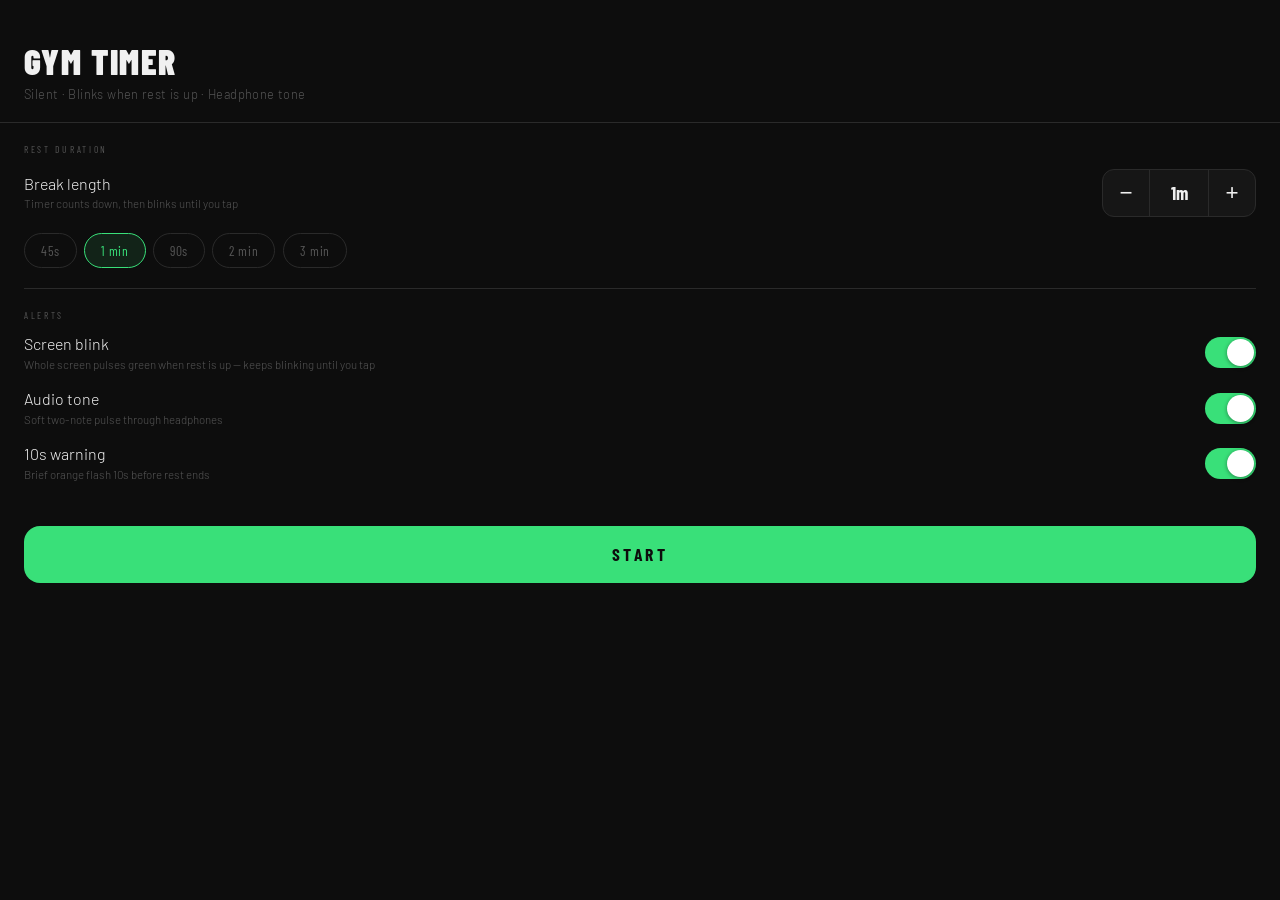
==== commit a58dc53b: "feat: Changed 30s to 45s" ====
--- a/index.html
+++ b/index.html
@@ -40,7 +40,7 @@
         </div>
       </div>
       <div class="presets-row" id="rest-presets">
-        <button class="preset-pill" onclick="setRest(30)">30s</button>
+        <button class="preset-pill" onclick="setRest(45)">45s</button>
         <button class="preset-pill active" onclick="setRest(60)">1 min</button>
         <button class="preset-pill" onclick="setRest(90)">90s</button>
         <button class="preset-pill" onclick="setRest(120)">2 min</button>
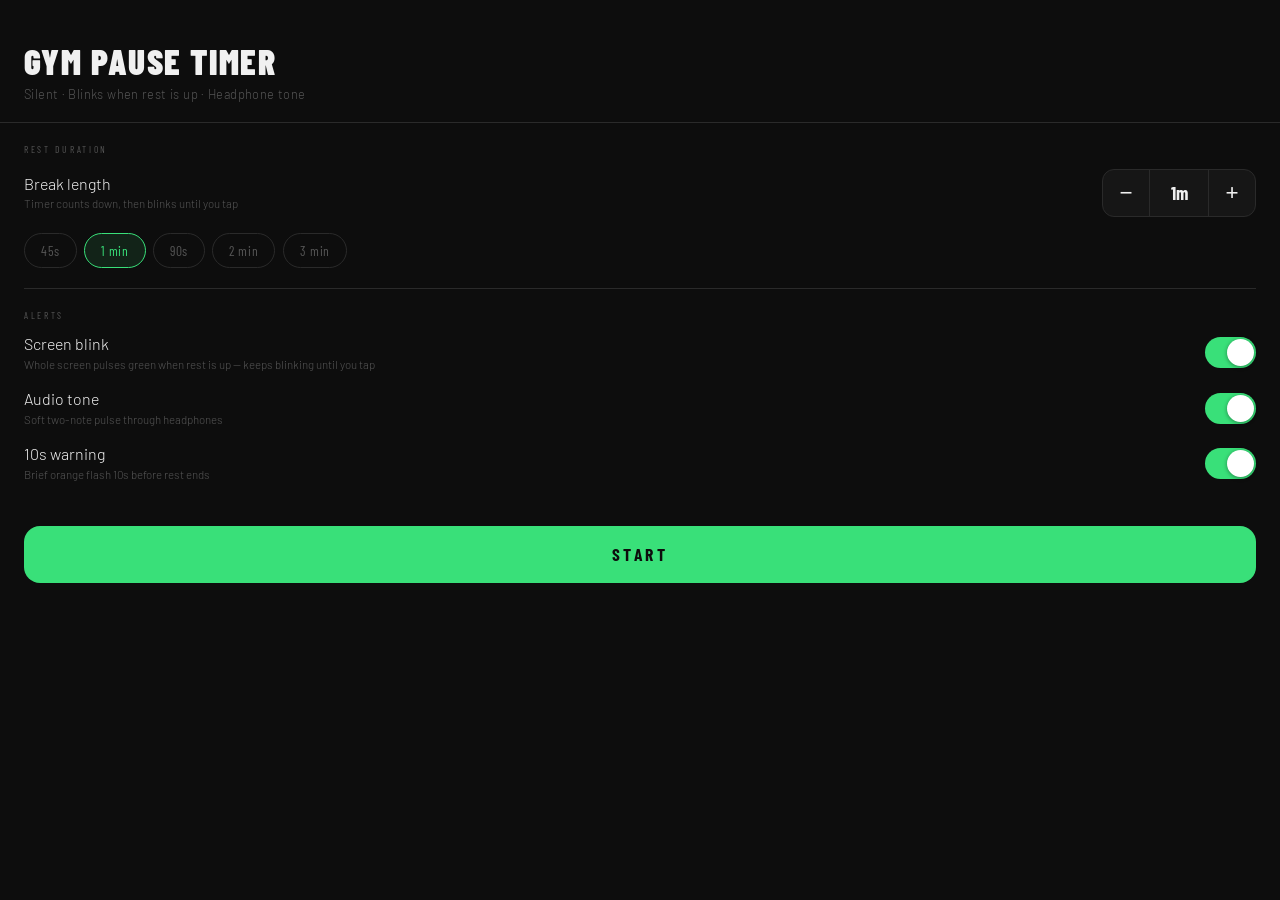
==== commit 5c8665b8: "refactor: Extract js code to files" ====
--- a/index.html
+++ b/index.html
@@ -6,7 +6,7 @@
   <meta name="apple-mobile-web-app-capable" content="yes">
   <meta name="apple-mobile-web-app-status-bar-style" content="black">
   <meta name="theme-color" content="#0d0d0d">
-  <title>Gym Timer</title>
+  <title>Gym Pause Timer</title>
   <link href="https://fonts.googleapis.com/css2?family=Barlow+Condensed:wght@300;400;700;900&family=Barlow:wght@300;400&display=swap" rel="stylesheet">
   <link rel="stylesheet" href="style.css">
 </head>
@@ -19,7 +19,7 @@
 <div class="screen" id="settings-screen">
 
   <div class="settings-header">
-    <div class="settings-title">Gym Timer</div>
+    <div class="settings-title">Gym Pause Timer</div>
     <div class="settings-sub">Silent · Blinks when rest is up · Headphone tone</div>
   </div>
 
@@ -134,6 +134,10 @@
 
 </div>
 
-<script src="app.js"></script>
+<script src="state.js"></script>
+<script src="audio.js"></script>
+<script src="ui.js"></script>
+<script src="timer.js"></script>
+<script src="main.js"></script>
 </body>
 </html>
